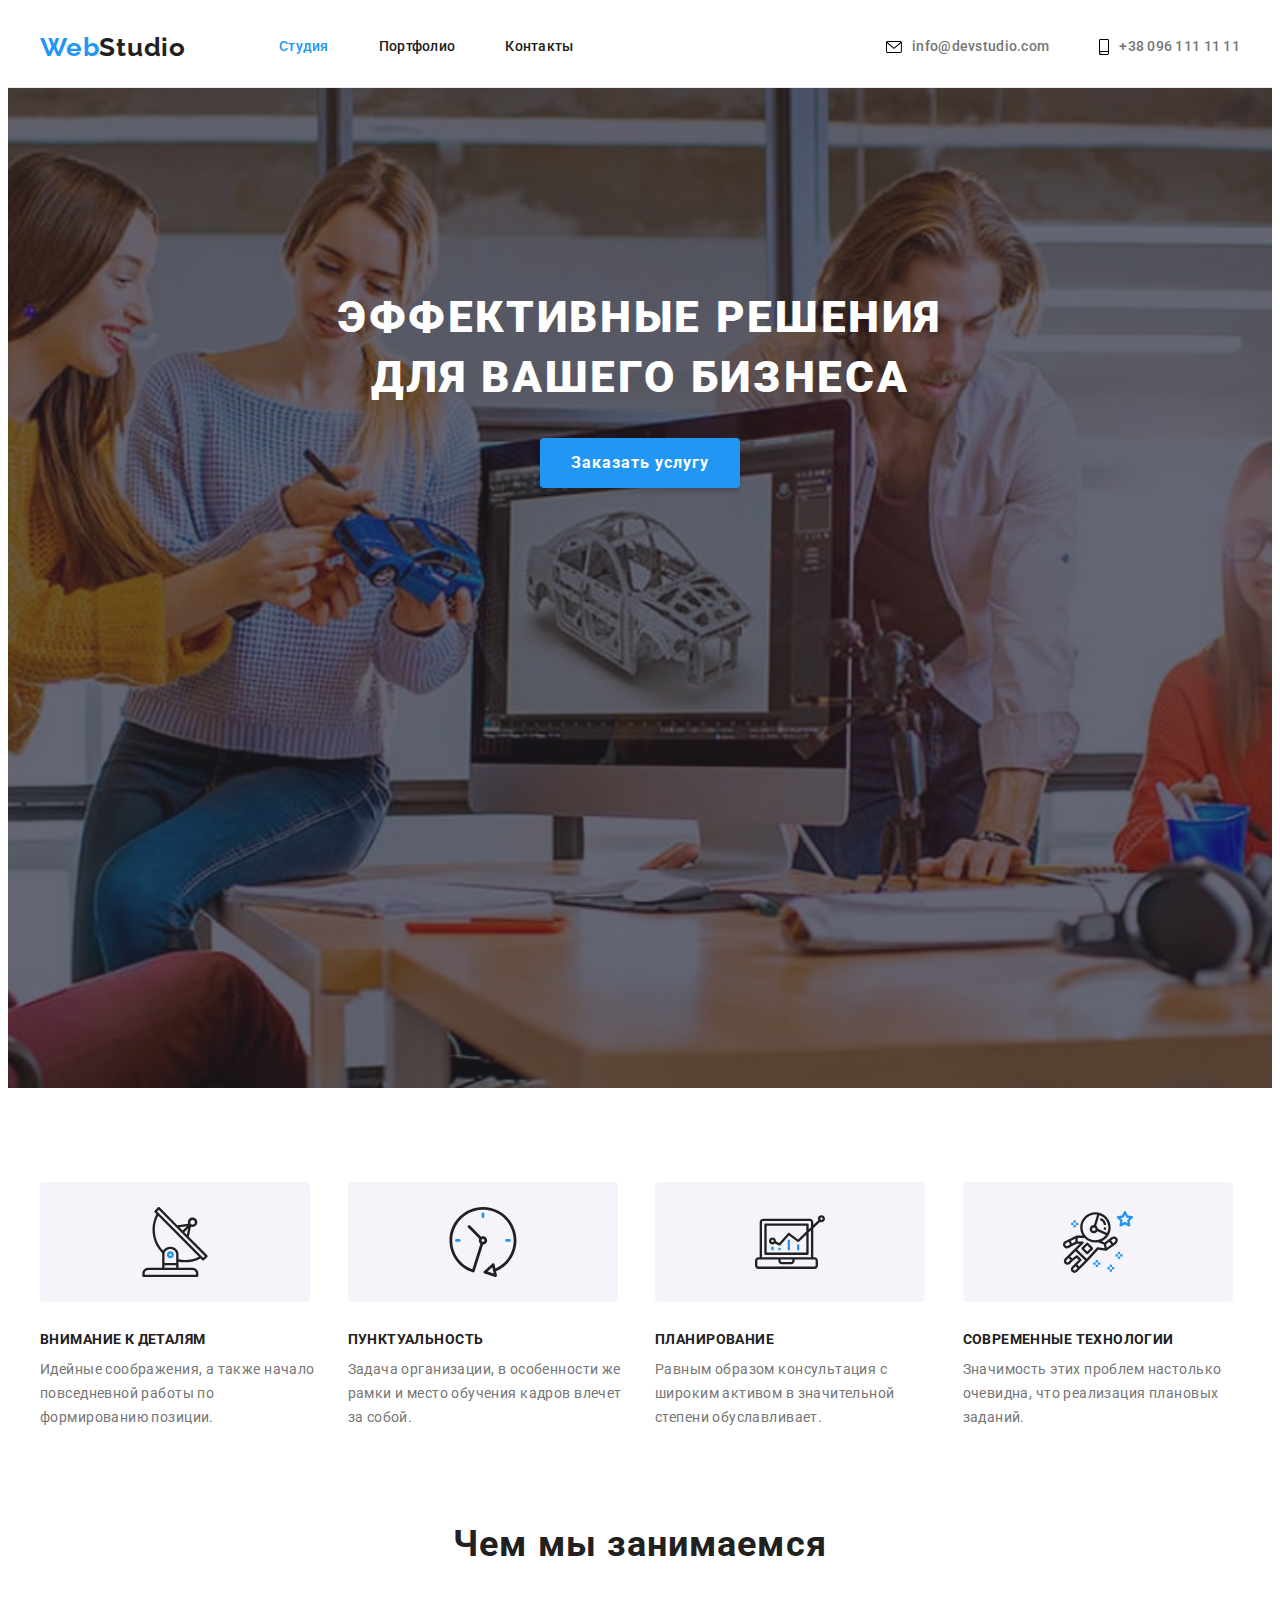
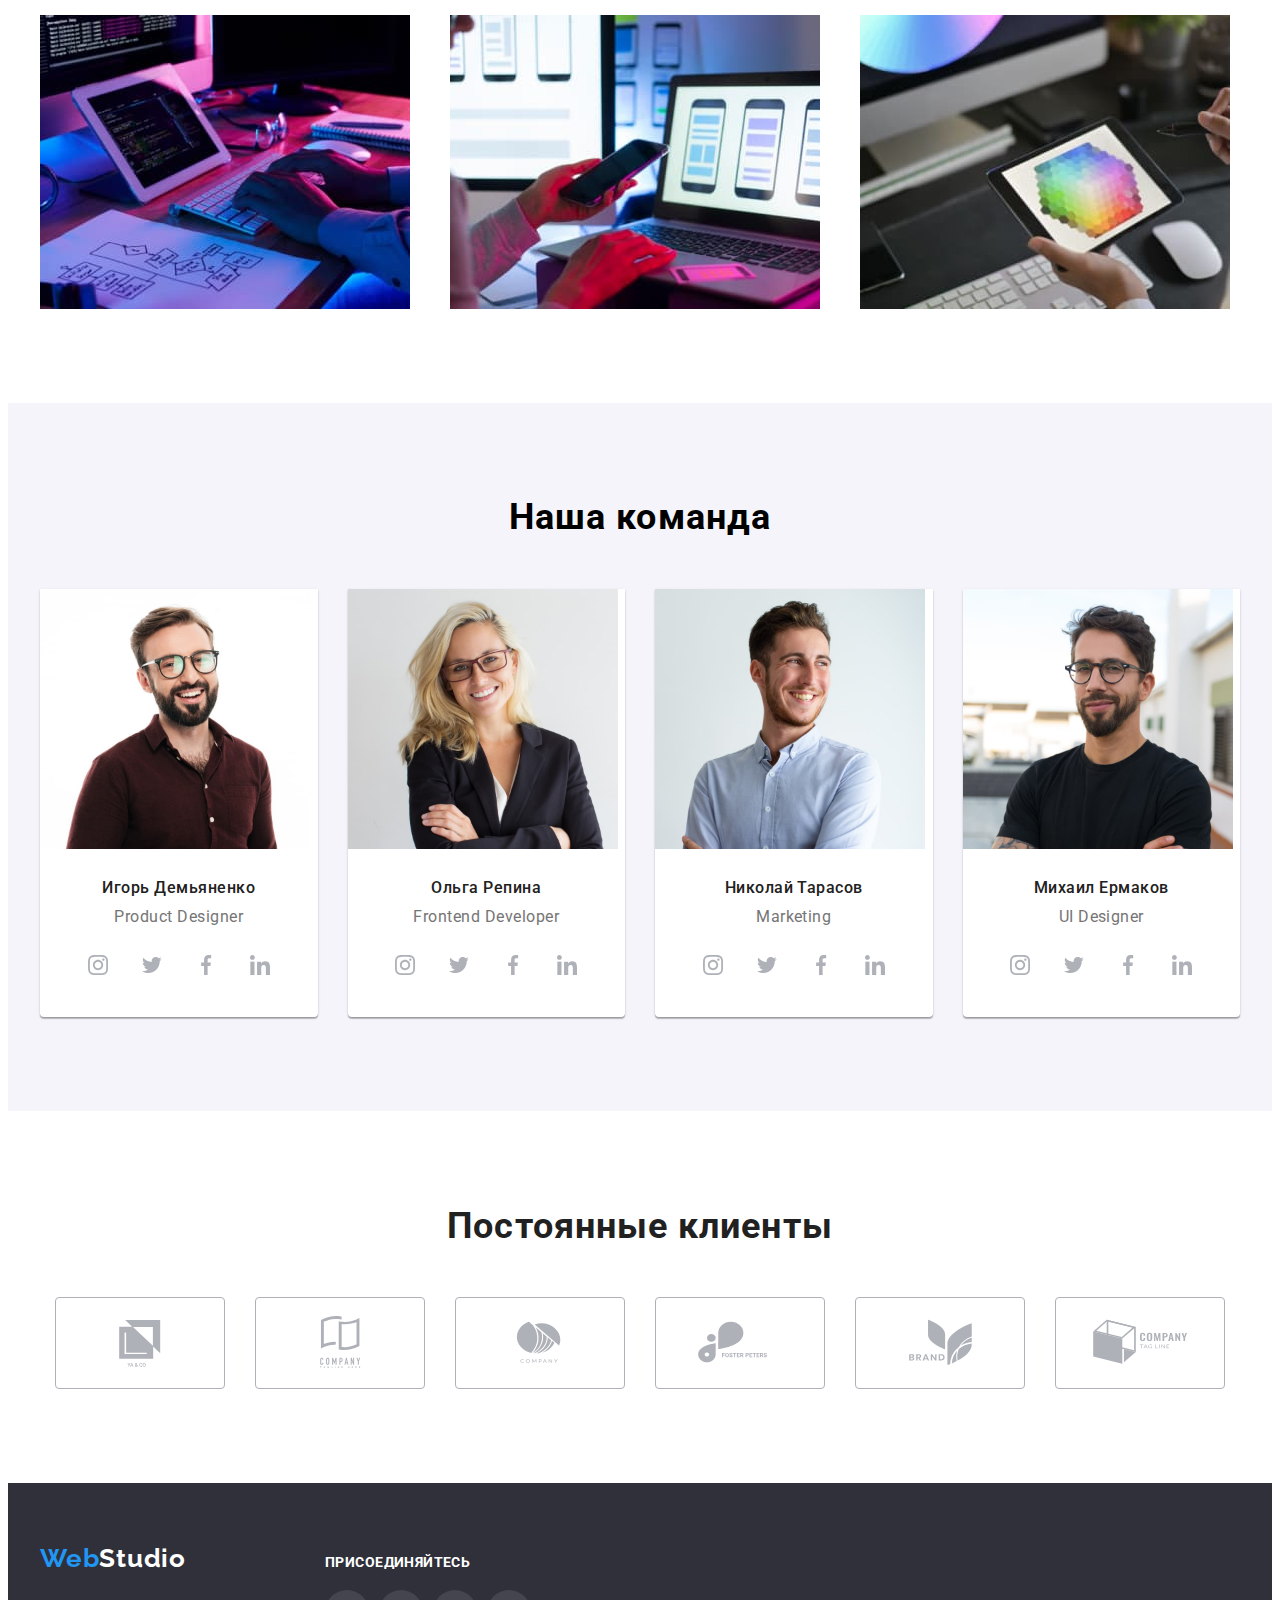
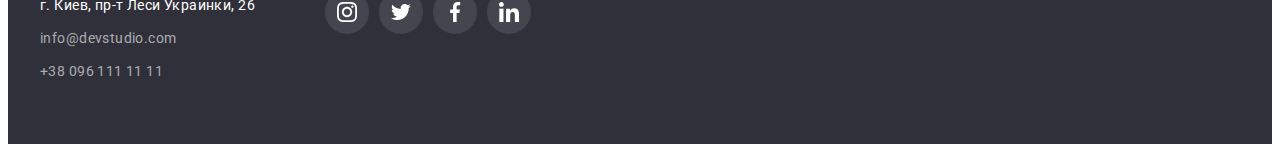
==== index.html @ 558de221 "0" ====
<!DOCTYPE html>
<html lang="ru">
<head>
    <meta charset="UTF-8">
    <meta http-equiv="X-UA-Compatible" content="IE=edge">
    <meta name="viewport" content="width=device-width, initial-scale=1.0">
    <link rel="preconnect" href="https://fonts.googleapis.com" />
    <link rel="preconnect" href="https://fonts.gstatic.com" crossorigin />
    <link href="https://fonts.googleapis.com/css2?family=Roboto:wght@400;500;700;900&family=Raleway:wght@700&display=swap"
        rel="stylesheet" 
    />
    <title>WebStudio Main</title>
    <link rel="stylesheet" href="https://cdnjs.cloudflare.com/ajax/libs/modern-normalize/1.1.0/modern-normalize.min.css"
        integrity="sha512-wpPYUAdjBVSE4KJnH1VR1HeZfpl1ub8YT/NKx4PuQ5NmX2tKuGu6U/JRp5y+Y8XG2tV+wKQpNHVUX03MfMFn9Q=="
        crossorigin="anonymous" referrerpolicy="no-referrer" />
    <link rel="stylesheet" href="./styles.css" />
</head>
    <body>
    <!--Section 1 header--> 
    <header class="header">
        <div class="container">
            <a class="header-logo link" href="./index.html">Web<span class="header-logo-a">Studio</span></a>
            <nav class="header-nav">
                <ul class="header-list list">
                    <li class="header-item"><a class="header-item link current" href="./index.html">Студия</a></li>
                    <li class="header-item"><a class="header-item link" href="./portfolio.html">Портфолио</a></li>
                    <li class="header-item"><a class="header-item link" href="">Контакты</a></li>
                </ul>
            </nav>
            <div class="header-contacts">
                <a class="header-link link" href="mailto:info@devstudio.com">
                    <svg class="header-icon" width="16" height="12">
                        <use href="./images/icons/symbol-defs.svg#icon-envelope"></use>
                    </svg>
                    info@devstudio.com</a>
                <a class="header-link link" href="tel:+380961111111">
                    <svg class="header-icon" width="10" height="16">
                        <use href="./images/icons/symbol-defs.svg#icon-smartphone"></use>
                    </svg>
                    +38 096 111 11 11</a>
            </div>
        </div>
    </header>
    <main>
    <!--Section 2 hero -->
        <section class="hero">
            <div class="container">
            <div class="hero-pic">   
            <h1 class="hero-title">Эффективные решения для вашего бизнеса</h1>
                <button type="button" class="hero-btn btn">Заказать услугу</button>
            </div>
            </div>
        </section>
    <!--Section 3 benefits -->
        <section class="benefits section">
            <div class="container">
            <ul class="benefits-list list">
                <li class="benefits-item">
                    <div class="benefits-icons">
                    <svg class="benefits-icon">
                        <use href="./images/icons/symbol-defs.svg#icon-antenna"></use>
                    </svg>
                    </div>
                    <p class="benefits-item-up">Внимание к деталям</p>
                    <p class="benefits-item-low">Идейные соображения, а также начало повседневной работы по формированию позиции.</p>
                </li>
                <li class="benefits-item">
                    <div class="benefits-icons">
                    <svg class="benefits-icon">
                        <use href="./images/icons/symbol-defs.svg#icon-clock"></use>
                    </svg>
                    </div>
                    <p class="benefits-item-up">Пунктуальность</p>
                    <p class="benefits-item-low">Задача организации, в особенности же рамки и место обучения кадров влечет за собой.</p>
                </li>
                <li class="benefits-item">
                    <div class="benefits-icons">
                    <svg class="benefits-icon">
                        <use href="./images/icons/symbol-defs.svg#icon-diagram"></use>
                    </svg>
                    </div>
                    <p class="benefits-item-up">Планирование</p>
                    <p class="benefits-item-low">Равным образом консультация с широким активом в значительной степени обуславливает.</p>
                </li>
                <li class="benefits-item">
                    <div class="benefits-icons">
                    <svg class="benefits-icon">
                        <use href="./images/icons/symbol-defs.svg#icon-astronaut"></use>
                    </svg>
                    </div>
                    <p class="benefits-item-up">Современные технологии</p>
                    <p class="benefits-item-low">Значимость этих проблем настолько очевидна, что реализация плановых заданий.</p>
                </li>
            </ul>
            </div>
        </section>
    <!--Section 4 what-we-do -->
        <section class="we-do section">
            <div class="container">
            <h2 class="we-do-title">Чем мы занимаемся</h2>
            <ul class="we-do-list">
                <li class="we-do-item list"><img src="./images/we-do-1.jpg" alt="десктопный приложения" width="370"></li>
                <li class="we-do-item list"><img src="./images/we-do-2.jpg" alt="мобильные приложения" width="370"></li>
                <li class="we-do-item list"><img src="./images/we-do-3.jpg" alt="дизайнерские решения" width="370"></li>
            </ul>
            </div>
        </section>
    <!--Section 5 our-team -->
        <section class="our-team section">
            <div class="container">
            <h2 class="our-team-title">Наша команда</h2>
            <ul class="our-team-list list">
                <li class="our-team-item">
                    <img src="./images/team-1.jpg" alt="" width="270">
                    <div class="our-team-name"> 
                    <h3 class="our-team-item-up">Игорь Демьяненко</p>
                    <p class="our-team-item-low" lang="en">Product Designer</p>
                    <ul class="team-social-list list ">
                        <li class="team-social-item">
                            <a href="" class="team-social-link link">
                                <svg class="team-social-icon" width="20" height="20">
                                    <use href="./images/icons/symbol-defs.svg#icon-instagram"></use>
                                </svg>
                            </a></li>
                        <li class="team-social-item">
                            <a href="" class="team-social-link link">
                                <svg class="team-social-icon" width="20" height="20">
                                    <use href="./images/icons/symbol-defs.svg#icon-twitter"></use>
                                </svg>
                            </a></li>
                        <li class="team-social-item">
                            <a href="" class="team-social-link link">
                                <svg class="team-social-icon" width="20" height="20">
                                    <use href="./images/icons/symbol-defs.svg#icon-facebook"></use>
                                </svg>
                            </a></li>
                        <li class="team-social-item">
                            <a href="" class="team-social-link link">
                                <svg class="team-social-icon" width="20" height="20">
                                    <use href="./images/icons/symbol-defs.svg#icon-linkedin"></use>
                                </svg>
                            </a></li>
                    </ul>
                </div>
                </li>
                <li class="our-team-item">
                    <img src="./images/team-2.jpg" alt="" width="270">
                    <div class="our-team-name">
                    <h3 class="our-team-item-up">Ольга Репина</p>
                    <p class="our-team-item-low" lang="en">Frontend Developer</p>
                        <ul class="team-social-list list ">
                            <li class="team-social-item">
                                <a href="" class="team-social-link link">
                                    <svg class="team-social-icon" width="20" height="20">
                                        <use href="./images/icons/symbol-defs.svg#icon-instagram"></use>
                                    </svg>
                                </a>
                            </li>
                            <li class="team-social-item">
                                <a href="" class="team-social-link link">
                                    <svg class="team-social-icon" width="20" height="20">
                                        <use href="./images/icons/symbol-defs.svg#icon-twitter"></use>
                                    </svg>
                                </a>
                            </li>
                            <li class="team-social-item">
                                <a href="" class="team-social-link link">
                                    <svg class="team-social-icon" width="20" height="20">
                                        <use href="./images/icons/symbol-defs.svg#icon-facebook"></use>
                                    </svg>
                                </a>
                            </li>
                            <li class="team-social-item">
                                <a href="" class="team-social-link link">
                                    <svg class="team-social-icon" width="20" height="20">
                                        <use href="./images/icons/symbol-defs.svg#icon-linkedin"></use>
                                    </svg>
                                </a>
                            </li>
                        </ul>
                </div>
                </li>
                <li class="our-team-item">
                    <img src="./images/team-3.jpg" alt="" width="270">
                    <div class="our-team-name">
                    <h3 class="our-team-item-up">Николай Тарасов</p>
                    <p class="our-team-item-low" lang="en">Marketing</p>
                        <ul class="team-social-list list ">
                            <li class="team-social-item">
                                <a href="" class="team-social-link link">
                                    <svg class="team-social-icon" width="20" height="20">
                                        <use href="./images/icons/symbol-defs.svg#icon-instagram"></use>
                                    </svg>
                                </a>
                            </li>
                            <li class="team-social-item">
                                <a href="" class="team-social-link link">
                                    <svg class="team-social-icon" width="20" height="20">
                                        <use href="./images/icons/symbol-defs.svg#icon-twitter"></use>
                                    </svg>
                                </a>
                            </li>
                            <li class="team-social-item">
                                <a href="" class="team-social-link link">
                                    <svg class="team-social-icon" width="20" height="20">
                                        <use href="./images/icons/symbol-defs.svg#icon-facebook"></use>
                                    </svg>
                                </a>
                            </li>
                            <li class="team-social-item">
                                <a href="" class="team-social-link link">
                                    <svg class="team-social-icon" width="20" height="20">
                                        <use href="./images/icons/symbol-defs.svg#icon-linkedin"></use>
                                    </svg>
                                </a>
                            </li>
                        </ul>
                </div>
                </li>
                <li class="our-team-item">
                    <img src="./images/team-4.jpg" alt="" width="270">
                    <div class="our-team-name">
                    <h3 class="our-team-item-up">Михаил Ермаков</p>
                    <p class="our-team-item-low" lang="en">UI Designer</p>
                    <ul class="team-social-list list ">
                        <li class="team-social-item">
                            <a href="" class="team-social-link link">
                                <svg class="team-social-icon" width="20" height="20">
                                    <use href="./images/icons/symbol-defs.svg#icon-instagram"></use>
                                </svg>
                            </a>
                        </li>
                        <li class="team-social-item">
                            <a href="" class="team-social-link link">
                                <svg class="team-social-icon" width="20" height="20">
                                    <use href="./images/icons/symbol-defs.svg#icon-twitter"></use>
                                </svg>
                            </a>
                        </li>
                        <li class="team-social-item">
                            <a href="" class="team-social-link link">
                                <svg class="team-social-icon" width="20" height="20">
                                    <use href="./images/icons/symbol-defs.svg#icon-facebook"></use>
                                </svg>
                            </a>
                        </li>
                        <li class="team-social-item">
                            <a href="" class="team-social-link link">
                                <svg class="team-social-icon" width="20" height="20">
                                    <use href="./images/icons/symbol-defs.svg#icon-linkedin"></use>
                                </svg>
                            </a>
                        </li>
                    </ul>
                </div>
                </li>
            </ul>
            </div>
        </section>
        <!--Section 6 CLIENTS -->
        <section class="client">
            <div class="container">
                <h2 class="client-title">Постоянные клиенты</h2>
                <ul class="client-list list">
                    <li class="client-item"><a href="" class="client-link link">
                        <svg class="client-icon" width="170" height="92">
                                    <use href="./images/icons/symbol-defs.svg#icon-Client-1"></use>
                                </svg>
                    </a></li>
                    <li class="client-item"><a href="" class="client-link link">
                        <svg class="client-icon" width="170" height="92">
                                    <use href="./images/icons/symbol-defs.svg#icon-Client-2"></use>
                                </svg>
                    </a></li>
                    <li class="client-item"><a href="" class="client-link link">
                        <svg class="client-icon" width="170" height="92">
                                    <use href="./images/icons/symbol-defs.svg#icon-Client-3"></use>
                                </svg>
                    </a></li>
                    <li class="client-item"><a href="" class="client-link link">
                        <svg class="client-icon" width="170" height="92">
                                    <use href="./images/icons/symbol-defs.svg#icon-Client-4"></use>
                                </svg>
                    </a></li>
                    <li class="client-item"><a href="" class="client-link link">
                        <svg class="client-icon" width="170" height="92">
                                    <use href="./images/icons/symbol-defs.svg#icon-Client-5"></use>
                                </svg>
                    </a></li>
                    <li class="client-item"><a href="" class="client-link link">
                        <svg class="client-icon" width="170" height="92">
                                    <use href="./images/icons/symbol-defs.svg#icon-Client-6"></use>
                                </svg>
                    </a></li>
                </ul>
            </div>
        </section>
    </main>
    <!--Section FOOTER -->
    <footer class="footer section">
        <div class="container">
            <div class="footer-all">
            <div class="footer-info">   
            <a class="footer-logo link" href="./index.html">Web<span class="footer-logo-a">Studio</span></a>
                <address>
                <ul class="footer-list list">
                    <li class="footer-item"><a href="https://goo.gl/maps/JQPirbtN8Ry6AJ1e7" target="_blank" class="footer-address link">г. Киев, пр-т Леси Украинки, 26</a></li>
                    <li class="footer-item"><a href="mailto:info@devstudio.com" class="link footer-link">info@devstudio.com</a></li>
                    <li class="footer-item"><a href="tel:+380961111111" class="link footer-link">+38 096 111 11 11</a></li>
                </ul>
                </address>
            </div>
            <div class="footer-social">
                <h3 class="footer-social-h">Присоединяйтесь</h3>
                <ul class="footer-social-list list">
                    <li class="footer-social-item">
                        <a href="" class="footer-social-link link">
                            <svg class="footer-social-icon" width="20" height="20">
                                <use href="./images/icons/symbol-defs.svg#icon-instagram"></use>
                            </svg>
                        </a>
                    </li>
                    <li class="footer-social-item">
                        <a href="" class="footer-social-link link">
                            <svg class="footer-social-icon" width="20" height="20">
                                <use href="./images/icons/symbol-defs.svg#icon-twitter"></use>
                            </svg>
                        </a>
                    </li>
                    <li class="footer-social-item">
                        <a href="" class="footer-social-link link">
                            <svg class="footer-social-icon" width="20" height="20">
                                <use href="./images/icons/symbol-defs.svg#icon-facebook"></use>
                            </svg>
                        </a>
                    </li>
                    <li class="footer-social-item">
                        <a href="" class="footer-social-link link">
                            <svg class="footer-social-icon" width="20" height="20">
                                <use href="./images/icons/symbol-defs.svg#icon-linkedin"></use>
                            </svg>
                        </a>
                    </li>
                </ul>
            </div>
            </div>
        </div>
    </footer>
    </body>
</html>
---- styles.css ----
:root {
  --main-blue: #2196f3;
  --first-text: #212121;
  --main-background: #e5e5e5;
  --text-low: #757575;
}


*::before,
*::after {
  box-sizing: border-box;
}

p,
h1,
h2,
h3,
h4,
h5,
h6 {
  margin: 0;
}

ul,
ol {
  margin: 0;
  padding-left: 0;
}

img {
  display: block;
  max-width: 100%;
  height: auto
}

body {
  color: var(----main-background);
  font-family: "Roboto", sans-serif;
}

.list {
  list-style: none;
}

.link {
  text-decoration: none;
  cursor: pointer;
}

.container {
  width: 1200px;
  padding-left: 15px;
  padding-right: 15px;  
  margin: 0 auto;
}

.section {
  padding-top: 94px;
  padding-bottom: 94px;
}

.visually-hidden {
  position: absolute;
  white-space: nowrap;
  width: 1px;
  height: 1px;
  overflow: hidden;
  border: 0;
  padding: 0;
  clip: rect(0 0 0 0);
  clip-path: inset(50%);
  margin: -1px;
}

/*-------------- HEADER------------ */

.header {
  background-color: #ffffff;
  padding-top: 24px;
  padding-bottom: 24px;
  border-bottom: 1px solid #ececec;
}

.header .container,
.header-list {
  display: flex;
} 

.header-nav {
  display: flex;
  align-items: center;
  padding: 0;
  margin-right: auto;
}

.header-logo {
  font-family: "Raleway";
  font-weight: 700;
  font-size: 26px;
  line-height: 1.19;
  letter-spacing: 0.03em;
  color: var(--main-blue);
}

.header-list a {
  display: inline-block;
}

.header-list .current {
  color: var(--main-blue);
}

.header-logo-a {
  color: var(--first-text);
  margin-right: 93px;
}

.header-item {
  font-weight: 500;
  font-size: 14px;
  line-height: 1.14;
  letter-spacing: 0.02em;
  color: var(--first-text);
}

.header-item:not(:last-child) {
  margin-right: 50px;
}

.header-item:hover,
.header-item:focus {
  color: var(--main-blue);
}

.header-contacts {
  display: flex;
  justify-content: flex-end;
  align-items: center;
}

.header-link:last-child {
  padding-right: 0px;
  margin-left: 50px;
}

.header-link {
  font-weight: 500;
  font-size: 14px;
  line-height: 1.14;
  letter-spacing: 0.02em;
  color: var(--text-low);
}

.header-link:hover,
.header-link:focus {
  color: var(--main-blue);
}

.header-link {
  display: inline-flex;
  flex-wrap: nowrap;
  align-items: center;
  justify-content: flex-end;
}

.header-link:hover .header-icon,
.header-link:focus .header-icon {
  fill: var(--main-blue);
}

.header-icon {
  margin-right: 10px;
}

/*--------------HERO------------ */

.hero {
  background-color: #C4C4C4;
  padding-top: 200px;
  padding-bottom: 200px;
  max-width: 1600px;
  height: 600px;
  margin-left: auto;
  margin-right: auto;
  background-image: linear-gradient(rgba(47, 48, 58, 0.4), rgba(47, 48, 58, 0.4)), url(./images/bg-hero.jpg); 
  background-position: center;
  background-repeat: no-repeat;
  background-size: cover;
}

.hero-title {
  font-weight: 900;
  font-size: 44px;
  line-height: 1.36;
  text-align: center;
  letter-spacing: 0.06em;
  text-transform: uppercase;
  color: #ffffff;
  max-width: 696px;
  margin: 0 auto;
  margin-bottom: 30px;
}

.hero-btn {
  font-family: 'Roboto';
  font-style: normal;
  font-weight: 700;
  font-size: 16px;
  line-height: 1.87;
  display: block;
  letter-spacing: 0.06em;
  color: #ffffff;
  background: var(--main-blue);
  box-shadow: 0px 4px 4px rgba(0, 0, 0, 0.15);
  border-radius: 4px;
  cursor: pointer;
  height: 50px;
  min-width: 200px;
  text-align: center;
  margin: 0 auto;
  border: 0;
}

.hero-btn:hover,
.hero-btn:focus {
  background-color: #188ce8;
}

/*--------------BENEFITS------------ */

.benefits {
  background-color: var(----main-background);
  padding-bottom: 0;
}

.benefits .container {
  display: flex;
}

.benefits-list {
  display: flex;
}

.benefits-item {
  width: calc((100% - 90px) / 4);
}

.benefits-item + .benefits-item {
  margin-left: 30px;
}

.benefits-item-up {
  font-weight: 700;
  font-size: 14px;
  line-height: 1.14;
  letter-spacing: 0.03em;
  text-transform: uppercase;
  color: var(--first-text);
  margin-bottom: 10px;
}

.benefits-item-low {
  font-weight: 400;
  font-size: 14px;
  line-height: 1.71;
  letter-spacing: 0.03em;
  color: var(--text-low);
}

.benefits-icons {
  display: flex;
  justify-content: center;
  align-items: center;
  height: 120px;
  width: 270px;
  background: #F5F4FA;
  border-radius: 4px;
  margin-bottom: 30px;
}

.benefits-icon {
  height: 70px;
}

/*--------------WE-DO------------ */

.we-do {
  background-color: var(----main-background);
}

.we-do-list {
  display: flex;
  margin-left: -30px;
}

.we-do-item {
  flex-basis: calc(100% / 3 - 30px);
  width: calc((100% - 90px) / 3);
  margin-left: 30px;
}

.we-do-title {
  font-weight: 700;
  font-size: 36px;
  line-height: 1.16;
  text-align: center;
  letter-spacing: 0.03em;
  color: var(--first-text);
  margin-bottom: 50px;
}

/*--------------OUR-TEAM------------ */

.our-team {
  background-color: #f5f4fa;
}

.our-team-list {
  display: flex;
  flex-wrap: wrap;
  margin-left: -30px;
}

.our-team-item {
  background-color: #ffffff;
  flex-basis: calc(100% / 4 - 30px);
  margin-left: 30px;
  box-shadow: 0px 1px 3px rgba(0, 0, 0, 0.12),
  0px 1px 1px rgba(0, 0, 0, 0.14),
  0px 2px 1px rgba(0, 0, 0, 0.2);
  border-radius: 0px 0px 4px 4px;
}

.our-team-name {
  padding-top: 30px;
  padding-bottom: 30px;
}

.our-team-title {
  font-weight: 700;
  font-size: 36px;
  line-height: 1.16;
  text-align: center;
  letter-spacing: 0.03em;
  margin-bottom: 50px;
}

.our-team-item-up {
  font-weight: 500;
  font-size: 16px;
  line-height: 1.18;
  text-align: center;
  letter-spacing: 0.03em;
  color: var(--first-text);
}

.our-team-item-low {
  font-weight: 400;
  font-size: 16px;
  line-height: 1.18;
  text-align: center;
  letter-spacing: 0.03em;
  color: var(--text-low);
  margin-top: 10px;
  margin-bottom: 16px;
}

.team-social-list {
  display: flex;
  justify-content: center;
}

.team-social-item + .team-social-item {
  margin-left: 10px;
}

.team-social-icon {
  fill: #AFB1B8;
}

.team-social-link {
  height: 44px;
  width: 44px;;
  border-radius: 50%;
  display: flex;
  align-items: center;
  justify-content: center;
}

.team-social-link:hover,
.team-social-link:focus {
  background-color: var(--main-blue);
}

.team-social-link:hover .team-social-icon,
.team-social-link:focus .team-social-icon {
  fill: #ffffff;
}

/*--------------OUR CLIENTS------------ */

.client {
  padding-top: 94px;
  padding-bottom: 94px;
  margin-right: auto;
  margin-left: auto;
}

.client-title {
  font-weight: 700;
  font-size: 36px;
  line-height: 1.17;
  text-align: center;
  letter-spacing: 0.03em;
  color: #212121;
  margin-bottom: 50px;
}

.client-list {
  display: flex;
  justify-content: center;
  align-items: center;
}

.client-item {
  display: flex;
  justify-content: center;
  align-items: center;
  height: 92px;
  width: 170px;
  border: 1px solid #AFB1B8;
  box-sizing: border-box;
  border-radius: 4px;
}

.client-item:not(:first-child) {
  margin-left: 30px;
}

.client-link {
  display: flex;
  justify-content: center;
  align-items: center;
  fill: #afb1b8;
}

.client-link:hover,
.client-link:focus {
  color: var(--main-blue);
  border: 1px solid var(--main-blue);
}


.client-link:hover .client-icon,
.client-link:focus .client-icon {
  fill: var(--main-blue);
}



/*--------------PORTFOLIO------------ */

.pf-btns-list {
  display: flex;
  justify-content: center;
  margin-bottom: 50px;
}

.pf-btns-li + .pf-btns-li {
  margin-left: 8px;
}

.pf-project-list {
  display: flex;
  flex-wrap: wrap;
  margin-left: -30px;
  margin-top: 50px;
}

.pf-project-item {
  flex-basis: calc(100% / 3 - 30px);
  width: calc((100% - 90px) / 3);
  margin-left: 30px;
  margin-bottom: 30px;
}

.pf-project-item:hover,
.pf-project-item:focus {
  box-shadow: 0px 1px 1px rgba(0, 0, 0, 0.12),
  0px 4px 4px rgba(0, 0, 0, 0.06),
  1px 4px 6px rgba(0, 0, 0, 0.16);
}

.pf-project-item-up {
  font-weight: 700;
  font-size: 18px;
  line-height: 2;
  letter-spacing: 0.06em;
  color: var(--first-text);
}

.pf-project-item-low {
  font-weight: 400;
  font-size: 16px;
  line-height: 1.87;
  letter-spacing: 0.03em;
  color: var(--text-low);
}

.pf-btns-item {
  font-family: 'Roboto';
  font-style: normal;
  font-weight: 500;
  font-size: 16px;
  line-height: 1.63;
  text-align: center;
  letter-spacing: 0.03em;
  color: var(--first-text);
  cursor: pointer;
  background: #f5f4fa;
  border-radius: 4px;
  padding: 6px 22px;
  border: 0;
}

.pf-btns-item:hover,
.pf-btns-item:focus {
  color: #ffffff;
  background-color: var(--main-blue);
  box-shadow: 0px 3px 1px rgba(0, 0, 0, 0.1),
  0px 1px 2px rgba(0, 0, 0, 0.08),
  0px 2px 2px rgba(0, 0, 0, 0.12);
}

.pf-project-border {
  border: 1px solid #eeeeee;
  border-top: none;
  padding: 20px 24px;
}

/*--------------FOOTER------------ */

.footer {
  background-color: #2f303a;
  padding-top: 60px;
  padding-bottom: 60px;
}

.footer-logo {
  font-family: "Raleway";
  font-style: normal;
  font-weight: 700;
  font-size: 26px;
  line-height: 1.19;
  letter-spacing: 0.03em;
  color: var(--main-blue);
  display: block;
  margin-bottom: 20px;
}

.footer-item+.footer-item {
  margin-top: 9px;
}

.footer-logo-a {
  color: #ffffff;
}

.footer-address {
  font-style: normal;
  font-weight: 400;
  font-size: 14px;
  line-height: 1.71;
  letter-spacing: 0.03em;
  color: #ffffff;
  margin-top: 100px;
}

.footer-link {
  font-style: normal;
  font-weight: 400;
  font-size: 14px;
  line-height: 1.71;
  letter-spacing: 0.03em;
  color: rgba(255, 255, 255, 0.6);
}

.footer-link:hover,
.footer-link:focus {
  color: var(--main-blue);
}

.footer-social-list {
  display: flex;
  justify-content: left;
}

.footer-social-item+.footer-social-item {
  margin-left: 10px;
}

.footer-social-icon {
  fill: #ffffff;
}

.footer-social-link {
  height: 44px;
  width: 44px;
  border-radius: 50%;
  display: flex;
  align-items: center;
  justify-content: center;
  background-color: rgba(255, 255, 255, 0.1);;
}

.footer-social-link:hover,
.footer-social-link:focus {
  background-color: var(--main-blue);
}

.footer-social-link:hover .footer-social-icon,
.footer-social-link:focus .footer-social-icon {
  fill: #ffffff;
}

.footer-all {
  display: flex;
  align-items: baseline;
}

.footer-info {
  margin-right: 70px;
}


.footer-social {

}

.footer-social-h {
  font-weight: 700;
  font-size: 14px;
  line-height: 16px;
  letter-spacing: 0.03em;
  text-transform: uppercase;
  color: #FFFFFF;
  margin-bottom: 20px;
}
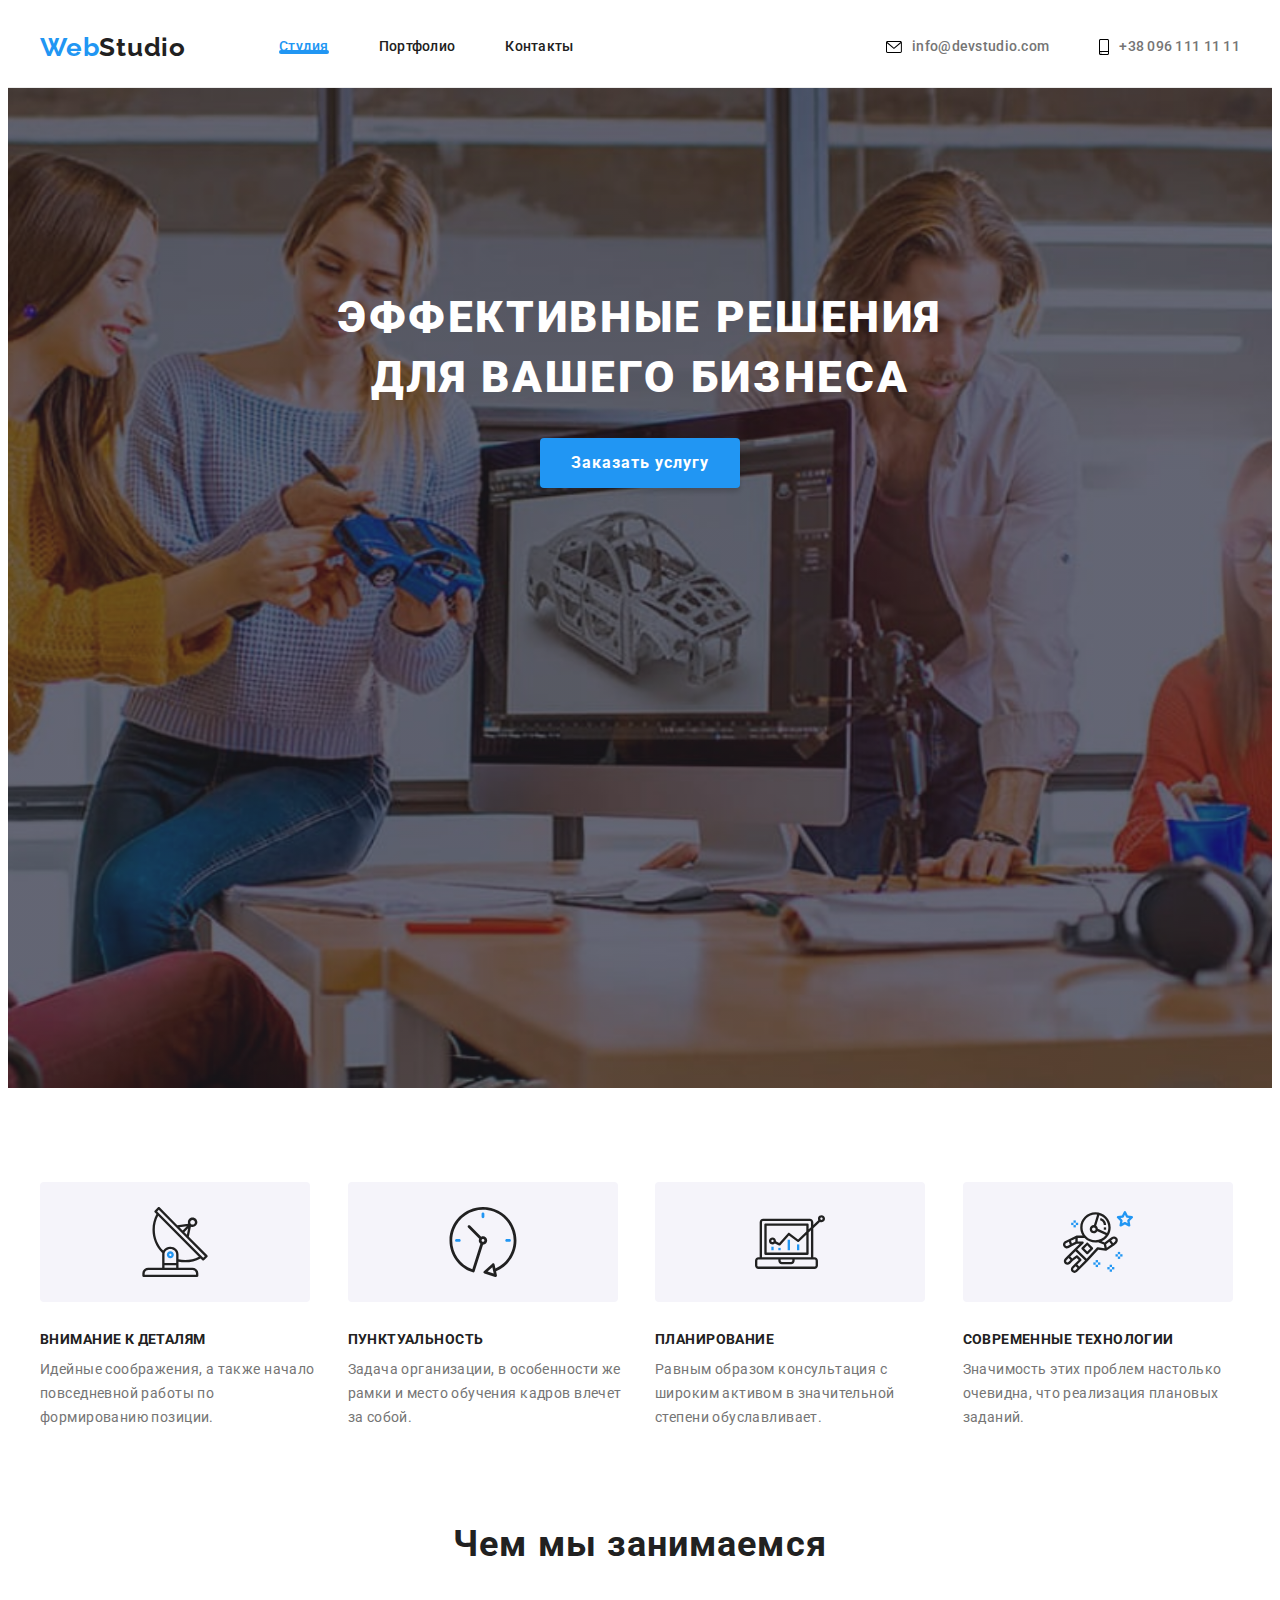
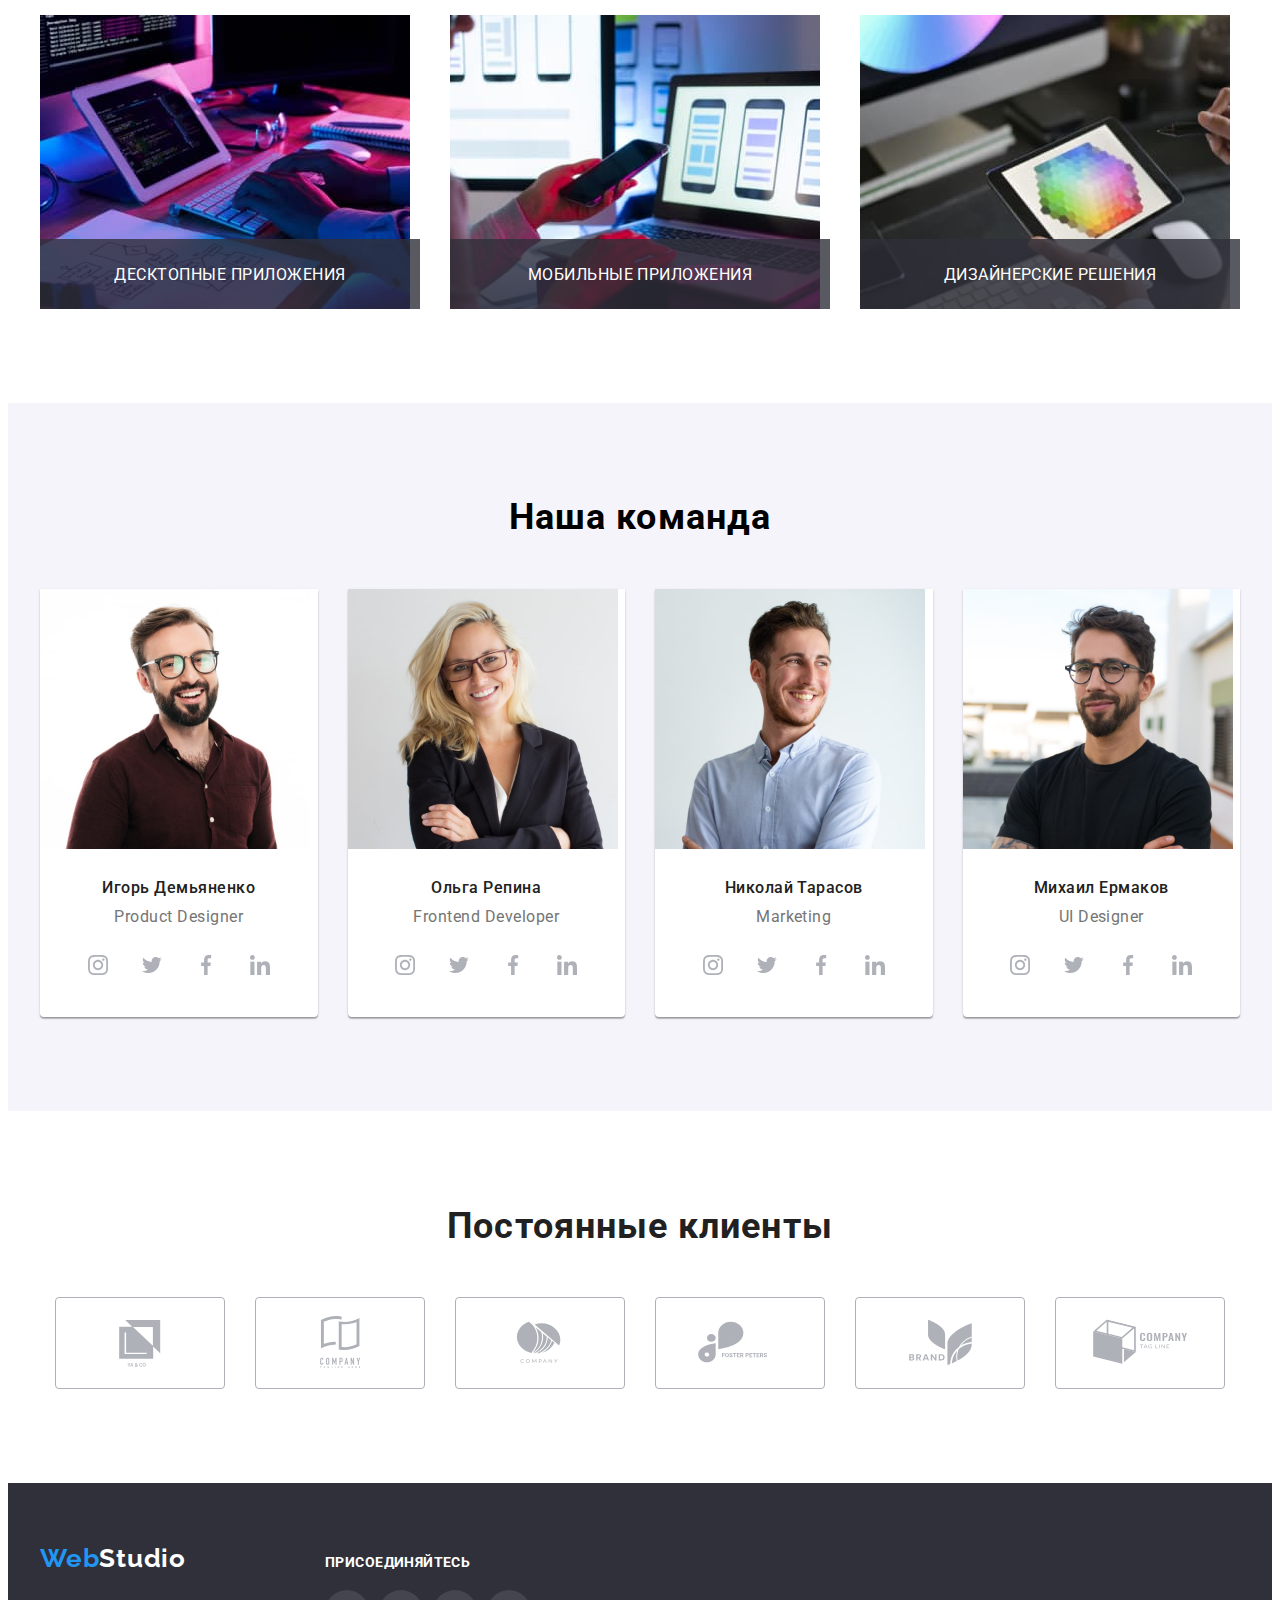
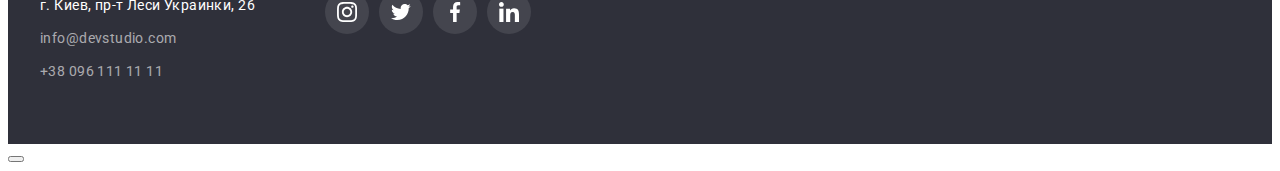
==== commit d12c1d25: "1" ====
--- a/index.html
+++ b/index.html
@@ -99,9 +99,21 @@
             <div class="container">
             <h2 class="we-do-title">Чем мы занимаемся</h2>
             <ul class="we-do-list">
-                <li class="we-do-item list"><img src="./images/we-do-1.jpg" alt="десктопный приложения" width="370"></li>
-                <li class="we-do-item list"><img src="./images/we-do-2.jpg" alt="мобильные приложения" width="370"></li>
-                <li class="we-do-item list"><img src="./images/we-do-3.jpg" alt="дизайнерские решения" width="370"></li>
+                <li class="we-do-item list"><img src="./images/we-do-1.jpg" alt="десктопный приложения" width="370">
+                <div class="we-do-name">
+                    <p class="we-do-text">Десктопные приложения</p>
+                </div>
+                </li>
+                <li class="we-do-item list"><img src="./images/we-do-2.jpg" alt="мобильные приложения" width="370">
+                <div class="we-do-name">
+                    <p class="we-do-text">Мобильные приложения</p>
+                </div>
+                </li>
+                <li class="we-do-item list"><img src="./images/we-do-3.jpg" alt="дизайнерские решения" width="370">
+                <div class="we-do-name">
+                    <p class="we-do-text">Дизайнерские решения</p>
+                </div>
+                </li>
             </ul>
             </div>
         </section>
@@ -346,5 +358,8 @@
             </div>
         </div>
     </footer>
+    <div class="modal">
+        <button class="close-button" type="button"></button>
+    </div>
     </body>
 </html>--- a/styles.css
+++ b/styles.css
@@ -4,7 +4,6 @@
   --main-background: #e5e5e5;
   --text-low: #757575;
 }
-
 
 *::before,
 *::after {
@@ -102,13 +101,11 @@
   color: var(--main-blue);
 }
 
-.header-list a {
+/* .header-list a {
   display: inline-block;
-}
-
-.header-list .current {
-  color: var(--main-blue);
-}
+} */
+
+
 
 .header-logo-a {
   color: var(--first-text);
@@ -130,6 +127,22 @@
 .header-item:hover,
 .header-item:focus {
   color: var(--main-blue);
+}
+
+.current {
+  color: var(--main-blue);
+  position: relative;
+}
+
+.current::after {
+  content: '';
+  position: absolute;
+  bottom: 0;
+  left: 0;
+  width: 100%;
+  height: 4px;
+  background: var(--main-blue);
+  border-radius: 2px;
 }
 
 .header-contacts {
@@ -297,6 +310,7 @@
   flex-basis: calc(100% / 3 - 30px);
   width: calc((100% - 90px) / 3);
   margin-left: 30px;
+  position: relative;
 }
 
 .we-do-title {
@@ -307,6 +321,22 @@
   letter-spacing: 0.03em;
   color: var(--first-text);
   margin-bottom: 50px;
+}
+
+.we-do-name {
+  display: flex;
+  justify-content: center;
+  align-items: center;
+  position: absolute;
+  bottom: 0;
+  left: 0;
+  width: 100%;
+  height: 70px;
+  background: rgba(47, 48, 58, 0.8);
+  text-align: center;
+  letter-spacing: 0.03em;
+  text-transform: uppercase;
+  color: #FFFFFF;
 }
 
 /*--------------OUR-TEAM------------ */
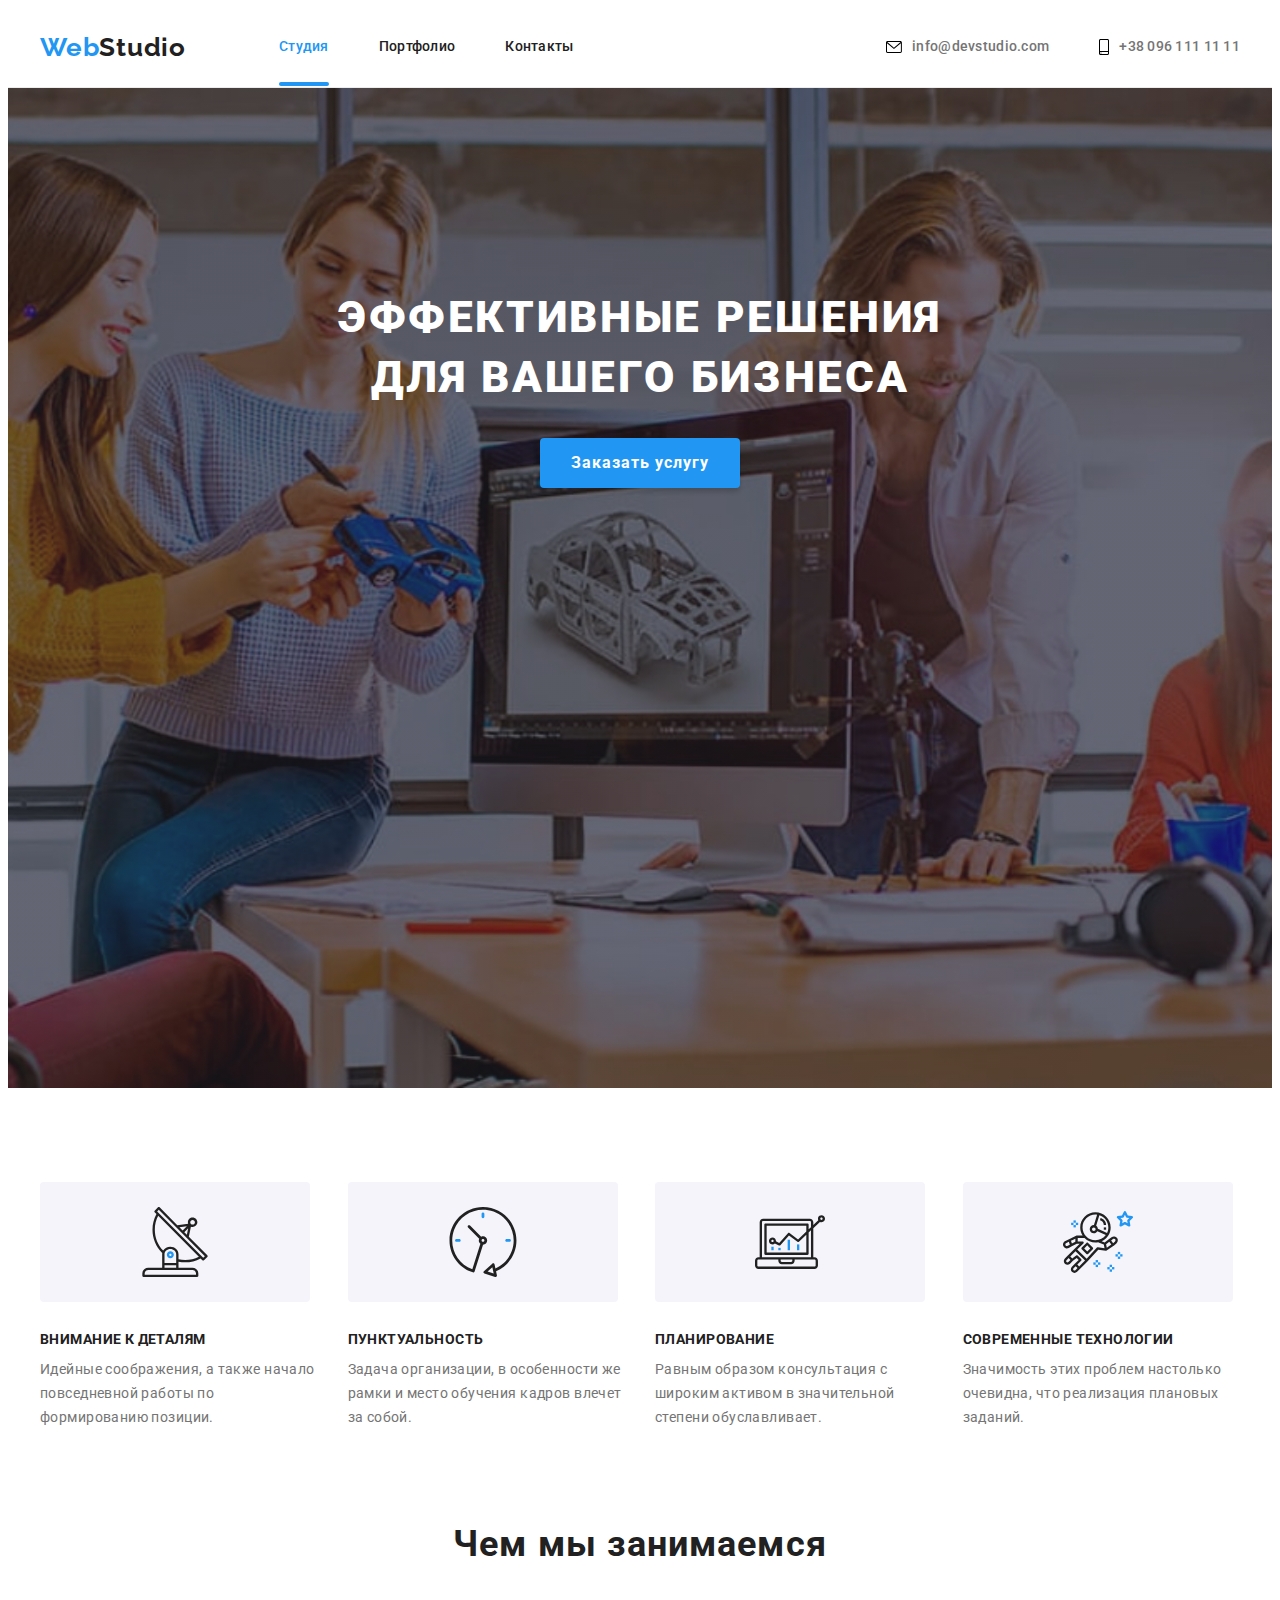
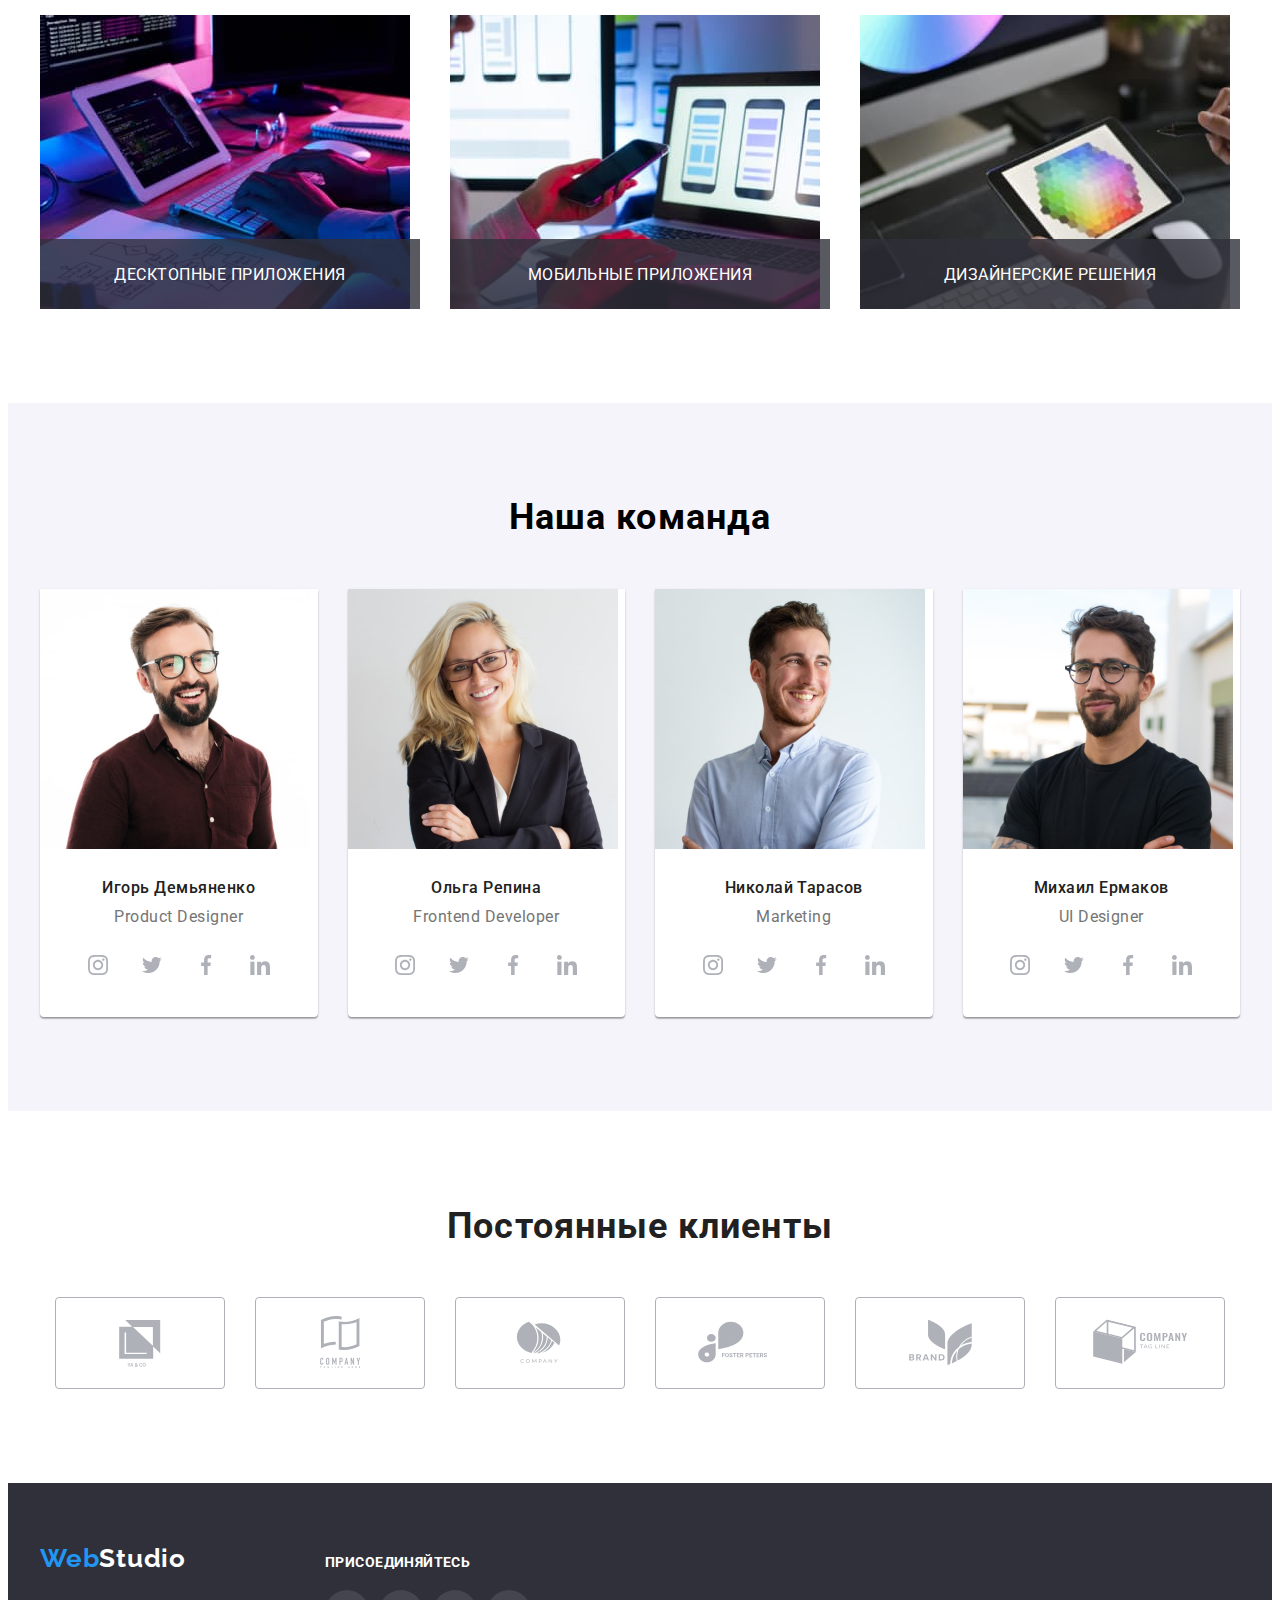
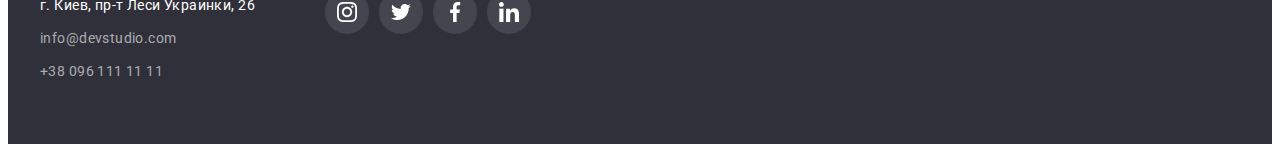
==== commit 351e5e45: "2" ====
--- a/index.html
+++ b/index.html
@@ -47,7 +47,7 @@
             <div class="container">
             <div class="hero-pic">   
             <h1 class="hero-title">Эффективные решения для вашего бизнеса</h1>
-                <button type="button" class="hero-btn btn">Заказать услугу</button>
+                <button type="button" class="hero-btn btn" data-modal-open>Заказать услугу</button>
             </div>
             </div>
         </section>
@@ -358,8 +358,15 @@
             </div>
         </div>
     </footer>
+    <div class="overlay is-hidden" data-modal>
     <div class="modal">
-        <button class="close-button" type="button"></button>
+        <button class="close-button" type="button" data-modal-close>
+            <svg class="close-button-icon" width="18" height="18">
+                <use href="./images/icons/symbol-defs.svg#icon-close"></use>
+            </svg>
+        </button>
     </div>
+    </div>
+    <script src="./js/modal.js"></script>
     </body>
 </html>--- a/styles.css
+++ b/styles.css
@@ -88,7 +88,6 @@
 .header-nav {
   display: flex;
   align-items: center;
-  padding: 0;
   margin-right: auto;
 }
 
@@ -118,6 +117,7 @@
   line-height: 1.14;
   letter-spacing: 0.02em;
   color: var(--first-text);
+  
 }
 
 .header-item:not(:last-child) {
@@ -132,11 +132,14 @@
 .current {
   color: var(--main-blue);
   position: relative;
+  padding-top: 32px;
+  padding-bottom: 32px;
 }
 
 .current::after {
   content: '';
   position: absolute;
+  display: block;
   bottom: 0;
   left: 0;
   width: 100%;
@@ -568,6 +571,34 @@
   padding: 20px 24px;
 }
 
+.pf-project-image {
+  position: relative;
+  overflow: hidden;
+}
+
+.pf-project-hover {
+  position: absolute;
+  top: 0;
+  left: 0;
+  height: 100%;
+  width: 100%;
+  padding: 63px 24px;
+  background: rgba(33, 150, 243, 0.9);
+  font-weight: 400;
+  font-size: 18px;
+  line-height: 1.56;
+  letter-spacing: 0.03em;
+  color: #FFFFFF;
+  transform: translateY(100%);
+  transition: transform 250ms cubic-bezier(0.4, 0, 0.2, 1);
+}
+
+.pf-project-link:hover .pf-project-hover,
+.pf-project-link:focus .pf-project-hover {
+  transform: translateY(0%);
+  transition: transform 250ms cubic-bezier(0.4, 0, 0.2, 1);
+}
+
 /*--------------FOOTER------------ */
 
 .footer {
@@ -675,4 +706,70 @@
   text-transform: uppercase;
   color: #FFFFFF;
   margin-bottom: 20px;
-}+}
+
+/*--------------MODAL------------ */
+
+.overlay {
+  position: fixed;
+  width: 100vw;
+  height: 100vh;
+  left: 0px;
+  top: 0px;
+  background: rgba(0, 0, 0, 0.2);
+  opacity: 1;
+  transition: opacity 250ms cubic-bezier(0.4, 0, 0.2, 1);
+}
+
+.is-hidden {
+  opacity: 0;
+  pointer-events: none;
+}
+
+.overlay.is-hidden .modal {
+  transform: translate(-50%, -50%) scale(1.5);
+}
+
+.modal {
+  position: absolute;
+  left: 50%;
+  top: 50%;
+  transform: translate(-50%, -50%) scale(1);
+  transition: transform 250ms cubic-bezier(0.4, 0, 0.2, 1);
+  min-width: 528px;
+  min-height: 581px;
+  background: #FFFFFF;
+  box-shadow: 0px 1px 3px rgba(0, 0, 0, 0.12),
+    0px 1px 1px rgba(0, 0, 0, 0.14),
+    0px 2px 1px rgba(0, 0, 0, 0.2);
+  border-radius: 4px;
+}
+
+.close-button {
+  position: absolute;
+  width: 30px;
+  height: 30px;
+  right: 0;
+  top: 0;
+  background: #FFFFFF;
+  border: 1px solid rgba(0, 0, 0, 0.1);
+  border-radius: 50%;
+  margin-right: 8px;
+  margin-top: 8px;
+  margin-left: auto;
+  display: flex;
+  justify-content: center;
+  align-items: center;
+}
+
+.close-button:hover,
+.close-button:focus  {
+  background-color: var(--main-blue);
+}
+
+.close-button:hover .close-button-icon,
+.close-button:focus .close-button-icon {
+  fill: #ffffff;
+  
+}
+
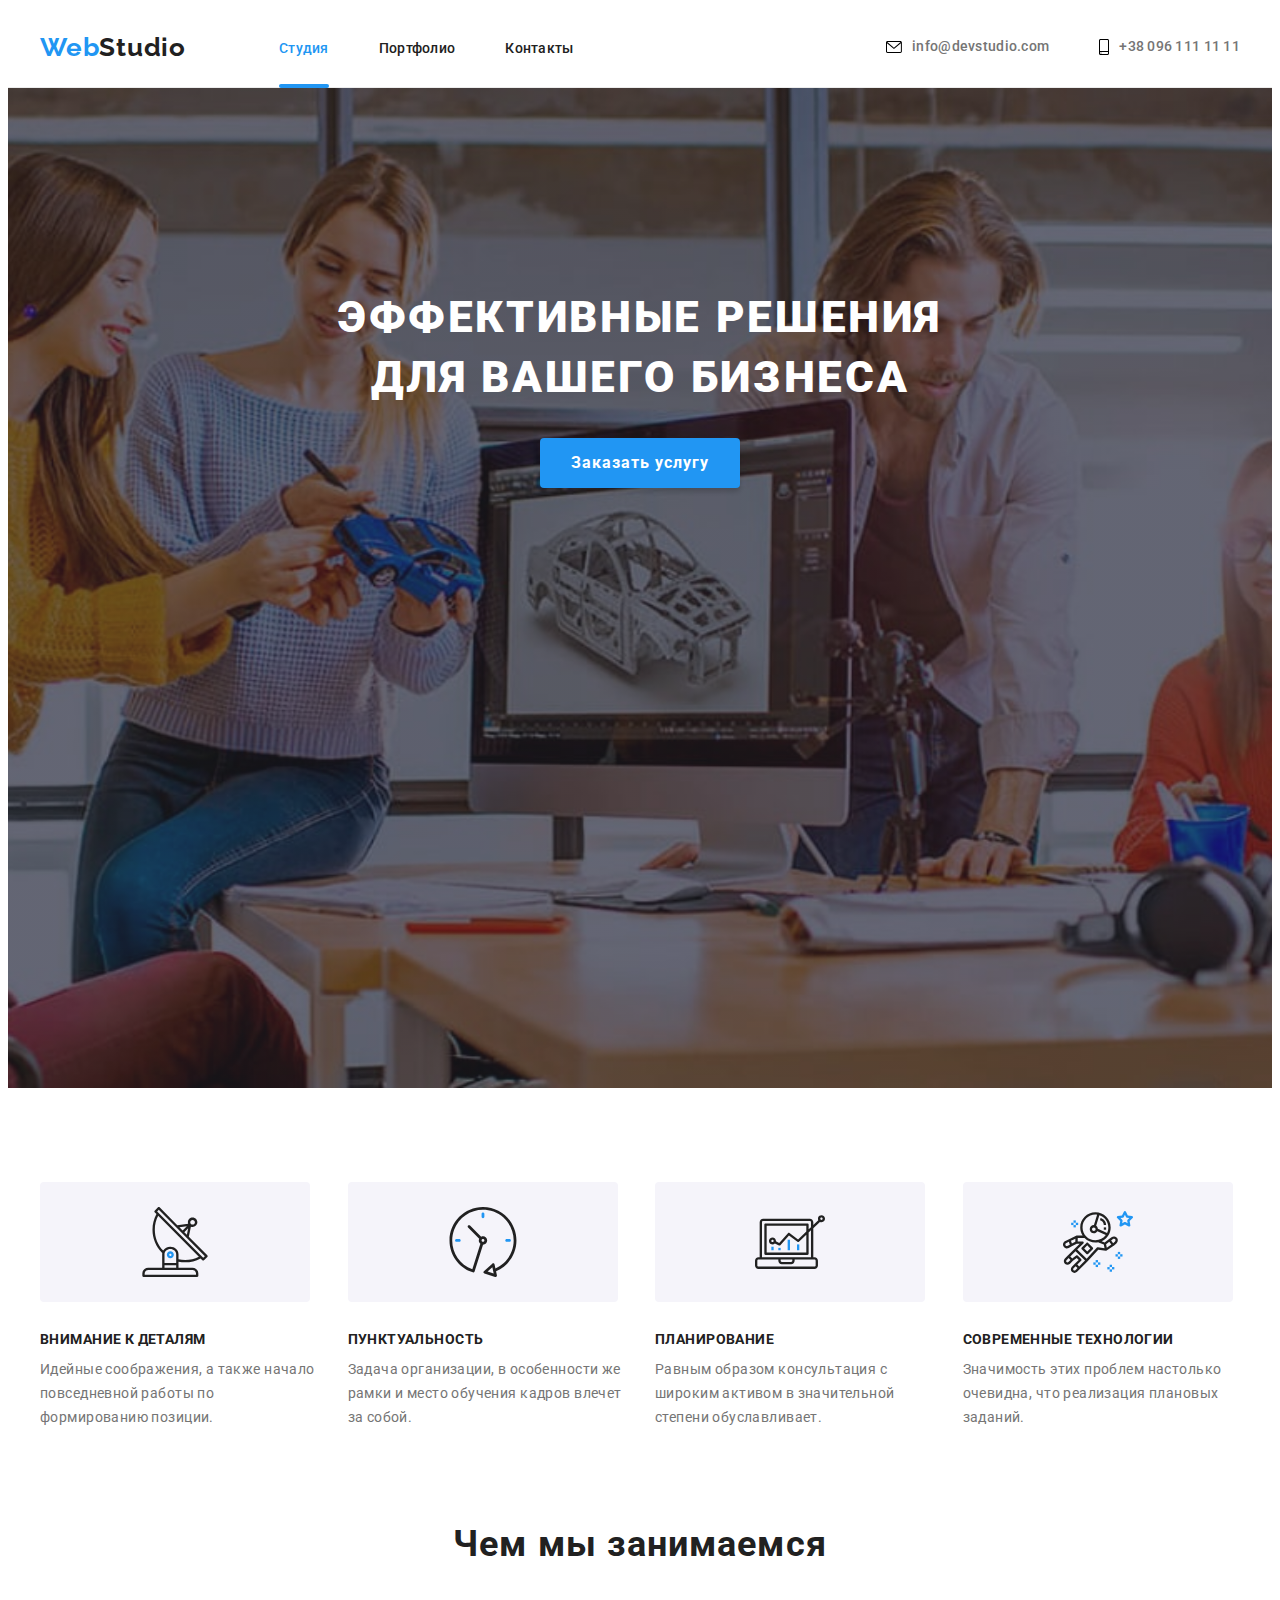
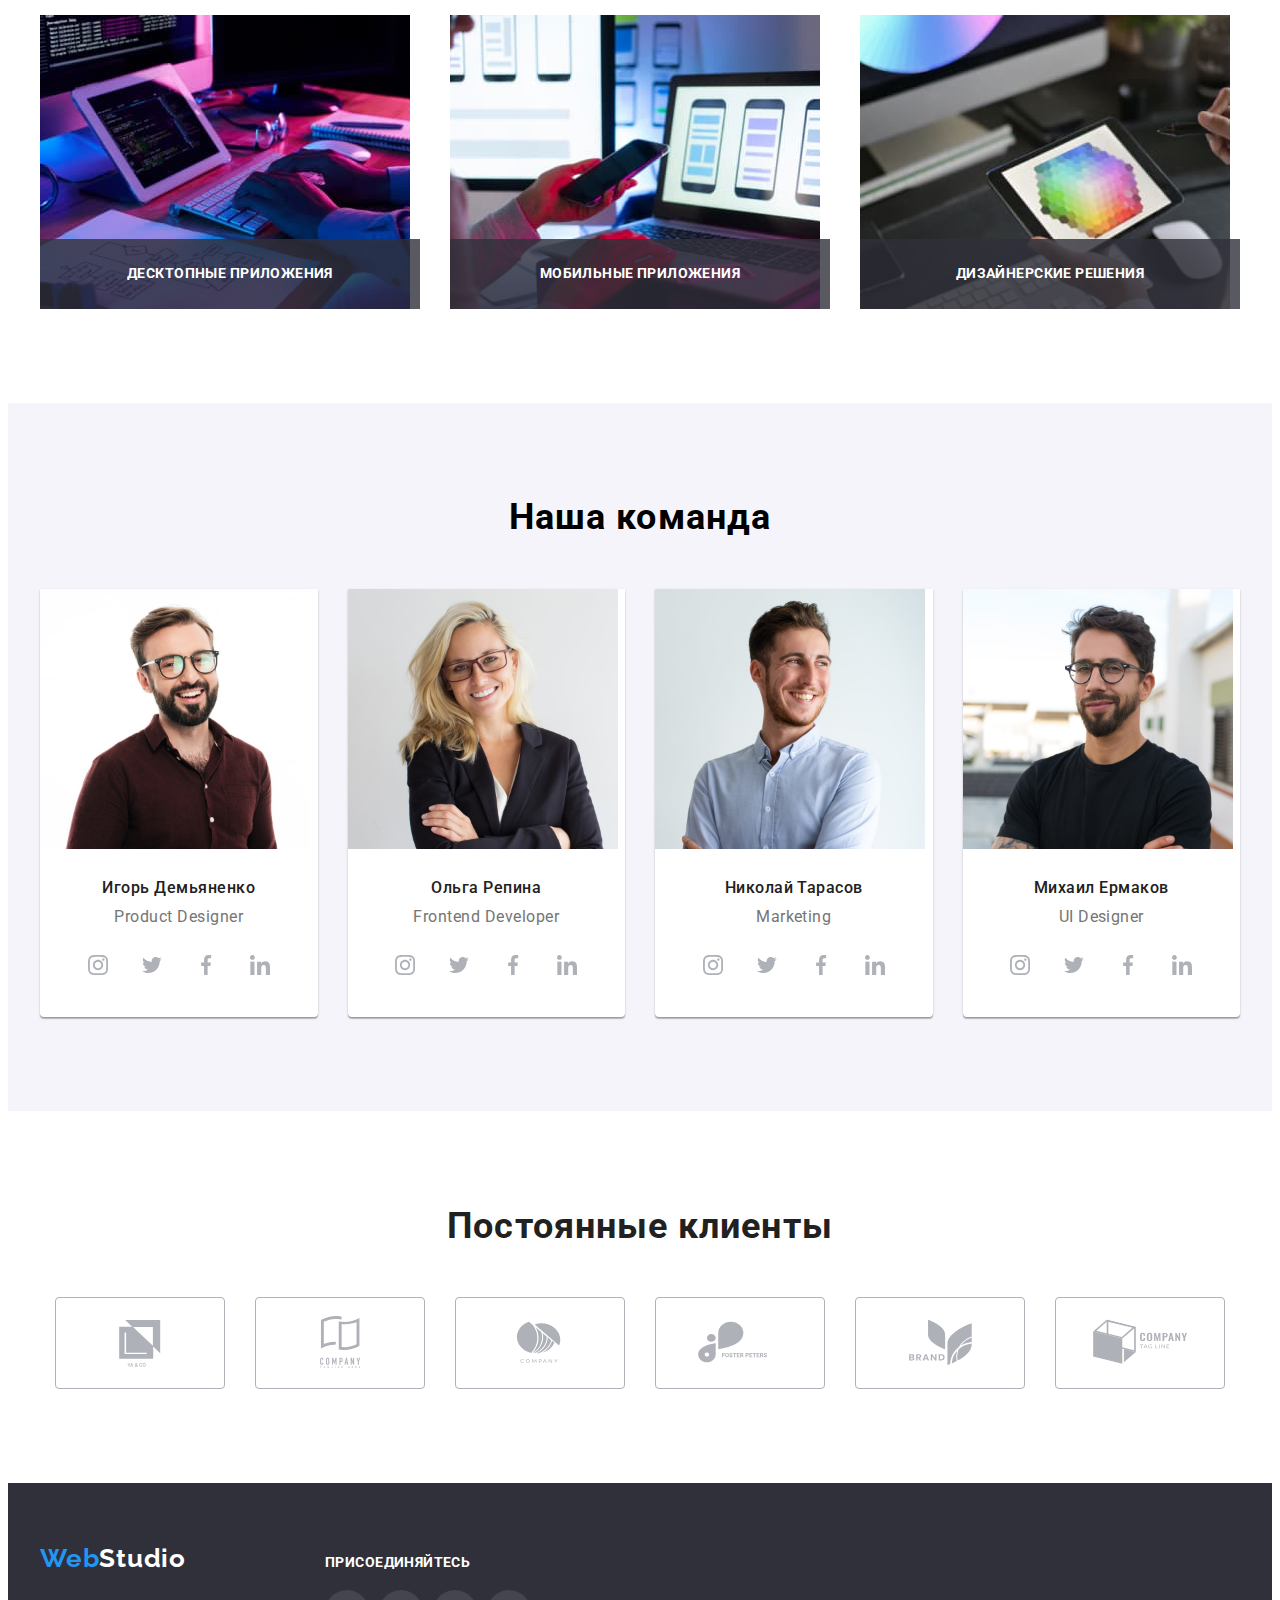
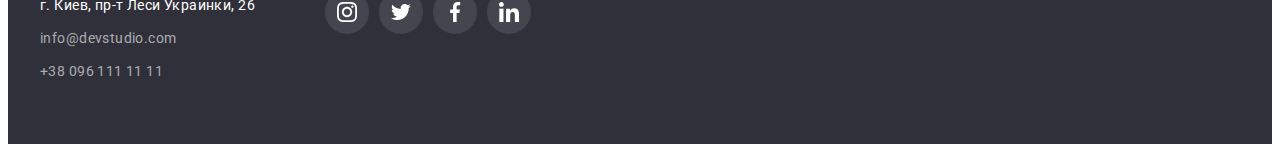
==== commit 06601c7e: "4" ====
--- a/index.html
+++ b/index.html
@@ -22,9 +22,9 @@
             <a class="header-logo link" href="./index.html">Web<span class="header-logo-a">Studio</span></a>
             <nav class="header-nav">
                 <ul class="header-list list">
-                    <li class="header-item"><a class="header-item link current" href="./index.html">Студия</a></li>
-                    <li class="header-item"><a class="header-item link" href="./portfolio.html">Портфолио</a></li>
-                    <li class="header-item"><a class="header-item link" href="">Контакты</a></li>
+                    <li class="header-item"><a class="header-ite link current" href="./index.html">Студия</a></li>
+                    <li class="header-item"><a class="header-ite link" href="./portfolio.html">Портфолио</a></li>
+                    <li class="header-item"><a class="header-ite link" href="">Контакты</a></li>
                 </ul>
             </nav>
             <div class="header-contacts">
--- a/styles.css
+++ b/styles.css
@@ -111,22 +111,23 @@
   margin-right: 93px;
 }
 
-.header-item {
+.header-item:not(:last-child) {
+  margin-right: 50px;
+}
+
+.header-ite {
+  position: relative;
   font-weight: 500;
   font-size: 14px;
   line-height: 1.14;
   letter-spacing: 0.02em;
   color: var(--first-text);
-  
-}
-
-.header-item:not(:last-child) {
-  margin-right: 50px;
-}
-
-.header-item:hover,
-.header-item:focus {
-  color: var(--main-blue);
+  transition: color 250ms cubic-bezier(0.4, 0, 0.2, 1);
+}
+
+.header-ite:hover,
+.header-ite:focus {
+ color: var(--main-blue);
 }
 
 .current {
@@ -160,11 +161,17 @@
 }
 
 .header-link {
-  font-weight: 500;
+  display: inline-flex;
+  flex-wrap: nowrap;
+  align-items: center;
+  justify-content: flex-end;font-weight: 500;
   font-size: 14px;
   line-height: 1.14;
   letter-spacing: 0.02em;
   color: var(--text-low);
+  transition: background-color 250ms cubic-bezier(0.4, 0, 0.2, 1),
+  color 250ms cubic-bezier(0.4, 0, 0.2, 1),
+  box-shadow 250ms cubic-bezier(0.4, 0, 0.2, 1);
 }
 
 .header-link:hover,
@@ -172,20 +179,14 @@
   color: var(--main-blue);
 }
 
-.header-link {
-  display: inline-flex;
-  flex-wrap: nowrap;
-  align-items: center;
-  justify-content: flex-end;
+.header-icon {
+  margin-right: 10px;
+  transition: fill 250ms cubic-bezier(0.4, 0, 0.2, 1);
 }
 
 .header-link:hover .header-icon,
 .header-link:focus .header-icon {
   fill: var(--main-blue);
-}
-
-.header-icon {
-  margin-right: 10px;
 }
 
 /*--------------HERO------------ */
@@ -235,6 +236,9 @@
   text-align: center;
   margin: 0 auto;
   border: 0;
+  transition: background-color 250ms cubic-bezier(0.4, 0, 0.2, 1),
+  color 250ms cubic-bezier(0.4, 0, 0.2, 1),
+  box-shadow 250ms cubic-bezier(0.4, 0, 0.2, 1);
 }
 
 .hero-btn:hover,
@@ -336,6 +340,11 @@
   width: 100%;
   height: 70px;
   background: rgba(47, 48, 58, 0.8);
+  font-family: 'Roboto';
+  font-style: normal;
+  font-weight: 700;
+  font-size: 14px;
+  line-height: 1.14;
   text-align: center;
   letter-spacing: 0.03em;
   text-transform: uppercase;
@@ -418,6 +427,9 @@
   display: flex;
   align-items: center;
   justify-content: center;
+  transition: background-color 250ms cubic-bezier(0.4, 0, 0.2, 1),
+  color 250ms cubic-bezier(0.4, 0, 0.2, 1),
+  box-shadow 250ms cubic-bezier(0.4, 0, 0.2, 1);
 }
 
 .team-social-link:hover,
@@ -455,6 +467,10 @@
   align-items: center;
 }
 
+.client-item:not(:first-child) {
+  margin-left: 30px;
+}
+
 .client-item {
   display: flex;
   justify-content: center;
@@ -464,10 +480,8 @@
   border: 1px solid #AFB1B8;
   box-sizing: border-box;
   border-radius: 4px;
-}
-
-.client-item:not(:first-child) {
-  margin-left: 30px;
+  color: #AFB1B8;
+  transition: color 250ms cubic-bezier(0.4, 0, 0.2, 1), border 250ms cubic-bezier(0.4, 0, 0.2, 1);
 }
 
 .client-link {
@@ -475,18 +489,22 @@
   justify-content: center;
   align-items: center;
   fill: #afb1b8;
-}
-
-.client-link:hover,
-.client-link:focus {
-  color: var(--main-blue);
-  border: 1px solid var(--main-blue);
-}
-
+  
+}
+
+.client-icon {
+  transition: fill 250ms cubic-bezier(0.4, 0, 0.2, 1);
+}
 
 .client-link:hover .client-icon,
 .client-link:focus .client-icon {
   fill: var(--main-blue);
+}
+
+.client-item:hover,
+.client-item:focus {
+  color: var(--main-blue);
+  border: 1px solid var(--main-blue);
 }
 
 
@@ -522,6 +540,9 @@
   box-shadow: 0px 1px 1px rgba(0, 0, 0, 0.12),
   0px 4px 4px rgba(0, 0, 0, 0.06),
   1px 4px 6px rgba(0, 0, 0, 0.16);
+  transition: background-color 250ms cubic-bezier(0.4, 0, 0.2, 1),
+  color 250ms cubic-bezier(0.4, 0, 0.2, 1),
+  box-shadow 250ms cubic-bezier(0.4, 0, 0.2, 1);
 }
 
 .pf-project-item-up {
@@ -554,6 +575,9 @@
   border-radius: 4px;
   padding: 6px 22px;
   border: 0;
+  transition: background-color 250ms cubic-bezier(0.4, 0, 0.2, 1),
+  color 250ms cubic-bezier(0.4, 0, 0.2, 1),
+  box-shadow 250ms cubic-bezier(0.4, 0, 0.2, 1);
 }
 
 .pf-btns-item:hover,
@@ -596,7 +620,7 @@
 .pf-project-link:hover .pf-project-hover,
 .pf-project-link:focus .pf-project-hover {
   transform: translateY(0%);
-  transition: transform 250ms cubic-bezier(0.4, 0, 0.2, 1);
+  
 }
 
 /*--------------FOOTER------------ */
@@ -644,6 +668,9 @@
   line-height: 1.71;
   letter-spacing: 0.03em;
   color: rgba(255, 255, 255, 0.6);
+  transition: background-color 250ms cubic-bezier(0.4, 0, 0.2, 1),
+  color 250ms cubic-bezier(0.4, 0, 0.2, 1),
+  box-shadow 250ms cubic-bezier(0.4, 0, 0.2, 1);
 }
 
 .footer-link:hover,
@@ -671,7 +698,10 @@
   display: flex;
   align-items: center;
   justify-content: center;
-  background-color: rgba(255, 255, 255, 0.1);;
+  background-color: rgba(255, 255, 255, 0.1);
+  transition: background-color 250ms cubic-bezier(0.4, 0, 0.2, 1),
+  color 250ms cubic-bezier(0.4, 0, 0.2, 1),
+  box-shadow 250ms cubic-bezier(0.4, 0, 0.2, 1);
 }
 
 .footer-social-link:hover,
@@ -765,11 +795,16 @@
 .close-button:hover,
 .close-button:focus  {
   background-color: var(--main-blue);
+  transition: background-color 250ms cubic-bezier(0.4, 0, 0.2, 1),
+  color 250ms cubic-bezier(0.4, 0, 0.2, 1),
+  box-shadow 250ms cubic-bezier(0.4, 0, 0.2, 1);
 }
 
 .close-button:hover .close-button-icon,
 .close-button:focus .close-button-icon {
   fill: #ffffff;
-  
-}
-
+  transition: background-color 250ms cubic-bezier(0.4, 0, 0.2, 1),
+  color 250ms cubic-bezier(0.4, 0, 0.2, 1),
+  box-shadow 250ms cubic-bezier(0.4, 0, 0.2, 1);
+}
+
